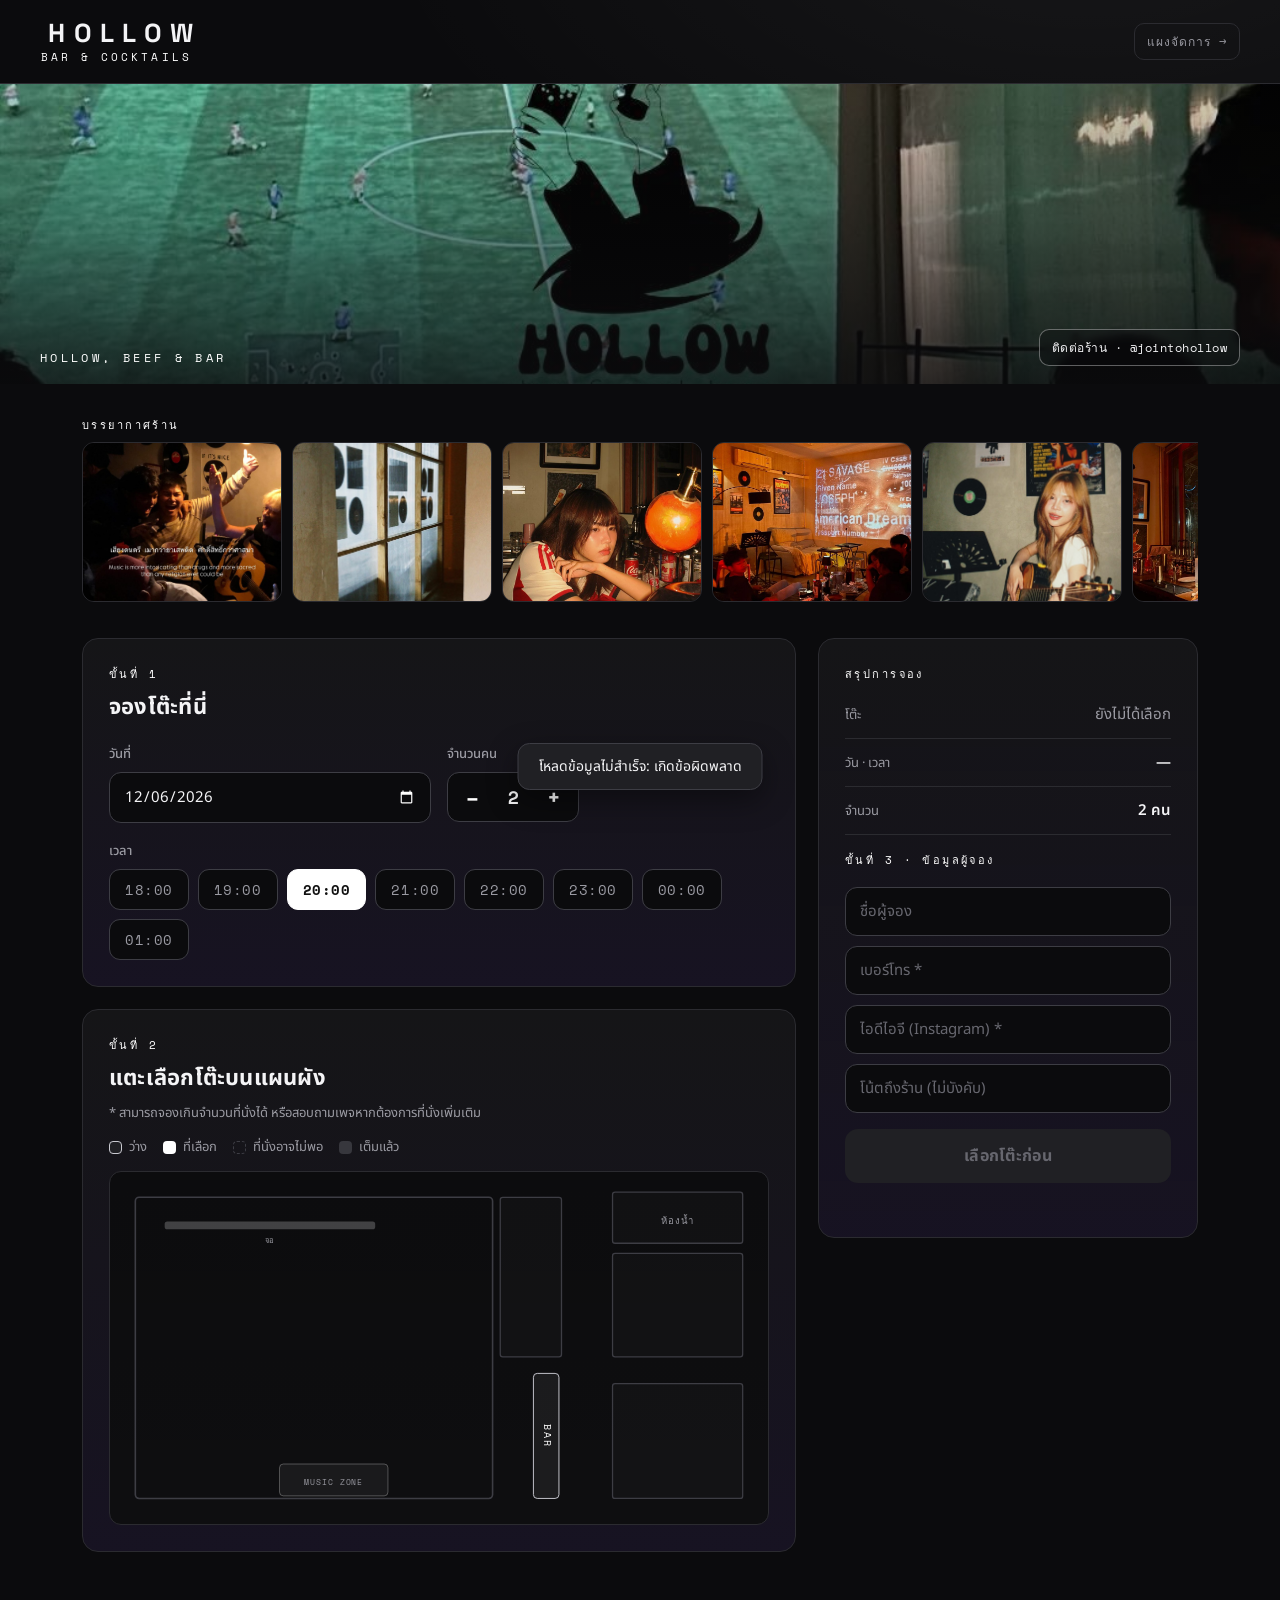
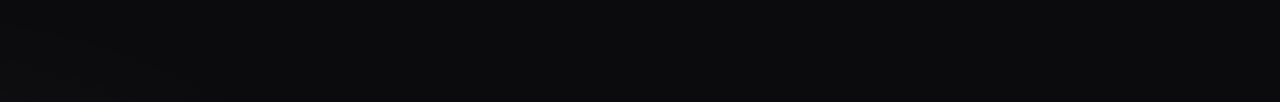
==== public/index.html @ f7e10a1f "Initial commit: HOLLOW bar table booking system" ====
<!DOCTYPE html>
<html lang="th">
<head>
<meta charset="UTF-8">
<meta name="viewport" content="width=device-width, initial-scale=1, viewport-fit=cover">
<title>HOLLOW · จองโต๊ะ</title>
<link rel="preconnect" href="https://fonts.googleapis.com">
<link rel="preconnect" href="https://fonts.gstatic.com" crossorigin>
<link href="https://fonts.googleapis.com/css2?family=Noto+Sans+Thai:wght@400;500;600;700;800&family=Space+Grotesk:wght@500;700&family=Space+Mono:wght@400;700&display=swap" rel="stylesheet">
<link rel="stylesheet" href="style.css">
</head>
<body>

<header class="topbar">
  <div class="brand">
    <span class="brand-mark">HOLLOW</span>
    <span class="brand-sub">bar &amp; cocktails</span>
  </div>
  <a class="admin-link" href="admin.html">แผงจัดการ →</a>
</header>

<section class="hero" style="background-image:url('images/hero-football-logo.jpg')">
  <div class="hero-overlay">
    <p class="hero-tag">Hollow, beef &amp; bar</p>
    <a class="hero-contact" href="https://instagram.com/jointohollow" target="_blank" rel="noopener">ติดต่อร้าน · @jointohollow</a>
  </div>
</section>

<section class="gallery">
  <p class="eyebrow">บรรยากาศร้าน</p>
  <div class="gallery-strip">
    <img src="images/gallery-bar-counter.jpg" alt="เคาน์เตอร์บาร์ Hollow" loading="lazy">
    <img src="images/gallery-vinyl-window.jpg" alt="มุมตกแต่งแผ่นเสียง Hollow" loading="lazy">
    <img src="images/gallery-lounge.jpg" alt="มุมนั่งเล่นบรรยากาศ Hollow" loading="lazy">
    <img src="images/gallery-live-music.jpg" alt="ดนตรีสดที่ Hollow" loading="lazy">
    <img src="images/gallery-guitar.jpg" alt="บรรยากาศดนตรีสด Hollow" loading="lazy">
    <img src="images/gallery-counter-portrait.jpg" alt="บรรยากาศบาร์ Hollow" loading="lazy">
  </div>
</section>

<main class="layout">

  <!-- ซ้าย: เลือกเวลา + แผนผัง -->
  <section class="col-main">

    <div class="card controls">
      <p class="eyebrow">ขั้นที่ 1</p>
      <h2 class="card-title">จองโต๊ะที่นี่</h2>

      <div class="field-row">
        <label class="field">
          <span class="field-label">วันที่</span>
          <input type="date" id="date-input" class="input">
        </label>

        <div class="field">
          <span class="field-label">จำนวนคน</span>
          <div class="stepper" id="party-stepper">
            <button type="button" class="step-btn" data-party="-1" aria-label="ลด">–</button>
            <span class="step-val" id="party-val">2</span>
            <button type="button" class="step-btn" data-party="1" aria-label="เพิ่ม">+</button>
          </div>
        </div>
      </div>

      <div class="field">
        <span class="field-label">เวลา</span>
        <div class="time-chips" id="time-chips"></div>
      </div>
    </div>

    <div class="card floor">
      <p class="eyebrow">ขั้นที่ 2</p>
      <h2 class="card-title">แตะเลือกโต๊ะบนแผนผัง</h2>
      <p class="floor-note">* สามารถจองเกินจำนวนที่นั่งได้ หรือสอบถามเพจหากต้องการที่นั่งเพิ่มเติม</p>

      <div class="legend">
        <span class="lg"><i class="dot dot-free"></i>ว่าง</span>
        <span class="lg"><i class="dot dot-sel"></i>ที่เลือก</span>
        <span class="lg"><i class="dot dot-small"></i>ที่นั่งอาจไม่พอ</span>
        <span class="lg"><i class="dot dot-taken"></i>เต็มแล้ว</span>
      </div>

      <div class="floor-wrap">
        <svg id="floor" viewBox="0 0 1000 520" role="group" aria-label="แผนผังร้าน">
          <defs>
            <radialGradient id="spot" cx="50%" cy="50%" r="50%">
              <stop offset="0%"  stop-color="var(--gold)" stop-opacity="0.55"/>
              <stop offset="60%" stop-color="var(--gold)" stop-opacity="0.10"/>
              <stop offset="100%" stop-color="var(--gold)" stop-opacity="0"/>
            </radialGradient>
          </defs>

          <!-- โครงห้อง (แสดงผลอย่างเดียว กดไม่ได้) -->
          <g class="walls">
            <rect class="wall" x="24" y="24" width="560" height="472" rx="6"/>
            <rect class="screen" x="70" y="62" width="330" height="12" rx="4"/>
            <text class="room-label sm" x="235" y="92">จอ</text>

            <rect class="room" x="596" y="24" width="96" height="250" rx="4"/>
            <rect class="room" x="772" y="16" width="204" height="80" rx="4"/>
            <text class="room-label" x="874" y="62">ห้องน้ำ</text>
            <rect class="room" x="772" y="112" width="204" height="162" rx="4"/>
            <rect class="room" x="772" y="316" width="204" height="180" rx="4"/>

            <rect class="stage" x="250" y="442" width="170" height="50" rx="6"/>
            <text class="room-label sm" x="335" y="472">MUSIC ZONE</text>

            <rect class="bar-counter" x="648" y="300" width="40" height="196" rx="6"/>
            <text class="room-label vert" x="668" y="398">BAR</text>
          </g>

          <!-- โต๊ะ (สร้างด้วย JavaScript) -->
          <g id="tables-layer"></g>
        </svg>
      </div>
    </div>
  </section>

  <!-- ขวา: สรุป + ยืนยัน -->
  <aside class="col-side">
    <div class="card summary" id="summary-card">
      <p class="eyebrow">สรุปการจอง</p>

      <div class="pick" id="pick-table">
        <span class="pick-label">โต๊ะ</span>
        <span class="pick-value muted" id="pick-table-val">ยังไม่ได้เลือก</span>
      </div>
      <div class="pick">
        <span class="pick-label">วัน · เวลา</span>
        <span class="pick-value" id="pick-when">—</span>
      </div>
      <div class="pick">
        <span class="pick-label">จำนวน</span>
        <span class="pick-value" id="pick-party">2 คน</span>
      </div>

      <div class="guest">
        <p class="eyebrow">ขั้นที่ 3 · ข้อมูลผู้จอง</p>
        <input type="text" id="name-input" class="input" placeholder="ชื่อผู้จอง" autocomplete="name" required>
        <input type="tel" id="phone-input" class="input" placeholder="เบอร์โทร *" autocomplete="tel" required>
        <input type="text" id="ig-input" class="input" placeholder="ไอดีไอจี (Instagram) *" autocomplete="off" required>
        <input type="text" id="note-input" class="input" placeholder="โน้ตถึงร้าน (ไม่บังคับ)">
      </div>

      <button type="button" class="confirm-btn" id="confirm-btn" disabled>เลือกโต๊ะก่อน</button>
      <p class="form-msg" id="form-msg"></p>
    </div>
  </aside>
</main>

<!-- แถบล่างบนมือถือ -->
<div class="mobile-bar" id="mobile-bar">
  <div class="mb-info">
    <span class="mb-table" id="mb-table">ยังไม่ได้เลือกโต๊ะ</span>
  </div>
  <button type="button" class="confirm-btn" id="confirm-btn-mobile" disabled>ยืนยัน</button>
</div>

<!-- หน้าจอยืนยันสำเร็จ -->
<div class="overlay" id="success-overlay" hidden>
  <div class="success-card">
    <div class="check">✓</div>
    <h2>จองสำเร็จ</h2>
    <p class="success-code" id="success-code"></p>
    <div class="success-detail" id="success-detail"></div>
    <button type="button" class="ghost-btn" id="again-btn">จองอีกครั้ง</button>
  </div>
</div>

<div class="toast" id="toast" hidden></div>

<script src="app.js"></script>
</body>
</html>
---- public/style.css ----
:root{
  --bg:#0b0b0d;
  --bg2:#151517;
  --bg3:#202024;
  --line:#2b2b30;
  --line2:#3d3d44;
  --text:#f4f4f6;
  --muted:#9a9aa2;
  --gold:#ffffff;
  --gold-deep:#c9c9d0;
  --gold-soft:rgba(255,255,255,.10);
  --rose:#e0e0e6;
  --taken:#37373d;
  --ok:#ffffff;
  --font-body:'Noto Sans Thai',system-ui,-apple-system,sans-serif;
  --font-display:'Space Grotesk','Noto Sans Thai',sans-serif;
  --font-mono:'Space Mono',ui-monospace,monospace;
  --r:16px;
}

*{box-sizing:border-box}
html,body{margin:0}
body{
  font-family:var(--font-body);
  color:var(--text);
  background:
    radial-gradient(1200px 600px at 85% -5%, rgba(255,255,255,.05), transparent 60%),
    radial-gradient(900px 500px at -10% 110%, rgba(255,255,255,.035), transparent 55%),
    var(--bg);
  min-height:100vh;
  -webkit-font-smoothing:antialiased;
  padding-bottom:96px;
}

/* ---------- topbar ---------- */
.topbar{
  display:flex;align-items:center;justify-content:space-between;
  padding:20px clamp(16px,4vw,40px);
  border-bottom:1px solid var(--line);
}
.brand{display:flex;flex-direction:column;line-height:1}
.brand-mark{
  font-family:var(--font-display);font-weight:700;
  font-size:clamp(20px,3vw,26px);letter-spacing:.32em;
  color:var(--text);text-indent:.32em;
}
.brand-sub{
  font-family:var(--font-mono);font-size:11px;letter-spacing:.28em;
  text-transform:uppercase;color:var(--gold);margin-top:6px;text-indent:.05em;
}
.admin-link{
  font-family:var(--font-mono);font-size:12px;letter-spacing:.08em;
  color:var(--muted);text-decoration:none;padding:8px 12px;border-radius:10px;
  border:1px solid var(--line);transition:.18s;
}
.admin-link:hover{color:var(--text);border-color:var(--line2)}

/* ---------- hero + gallery ---------- */
.hero{
  position:relative;height:clamp(160px,30vw,300px);
  background-size:cover;background-position:center;
  overflow:hidden;
}
.hero::after{
  content:'';position:absolute;inset:0;
  background:linear-gradient(180deg, rgba(11,11,13,.15), rgba(11,11,13,.85));
}
.hero-overlay{
  position:relative;z-index:1;height:100%;
  display:flex;align-items:flex-end;justify-content:space-between;gap:12px;
  padding:18px clamp(16px,4vw,40px);
}
.hero-tag{
  font-family:var(--font-mono);font-size:12px;letter-spacing:.28em;
  text-transform:uppercase;color:var(--gold);margin:0;
}
.hero-contact{
  font-family:var(--font-mono);font-size:12px;letter-spacing:.04em;
  color:var(--text);text-decoration:none;white-space:nowrap;
  padding:8px 12px;border-radius:10px;border:1px solid rgba(255,255,255,.35);
  background:rgba(11,11,13,.35);backdrop-filter:blur(4px);
  transition:.18s;
}
.hero-contact:hover{border-color:var(--text);background:rgba(11,11,13,.55)}
.gallery{
  max-width:1180px;margin:0 auto;
  padding:clamp(16px,3vw,32px) clamp(16px,3vw,32px) 0;
}
.gallery-strip{
  display:flex;gap:10px;overflow-x:auto;padding-bottom:4px;
  scrollbar-width:thin;
}
.gallery-strip img{
  flex:none;height:130px;width:160px;object-fit:cover;
  border-radius:12px;border:1px solid var(--line);
}
@media (min-width:880px){
  .gallery-strip img{height:160px;width:200px}
}

/* ---------- layout ---------- */
.layout{
  max-width:1180px;margin:0 auto;padding:clamp(16px,3vw,32px);
  display:grid;grid-template-columns:1fr 380px;gap:22px;align-items:start;
}
.card{
  background:linear-gradient(180deg,var(--bg2),rgba(31,24,48,.6));
  border:1px solid var(--line);border-radius:var(--r);
  padding:clamp(18px,2.4vw,26px);margin-bottom:22px;
}
.col-side{position:sticky;top:20px}

.eyebrow{
  font-family:var(--font-mono);font-size:11px;letter-spacing:.22em;
  text-transform:uppercase;color:var(--gold);margin:0 0 8px;
}
.card-title{
  font-family:var(--font-display);font-weight:700;
  font-size:clamp(18px,2.4vw,22px);margin:0 0 20px;letter-spacing:.01em;
}

/* ---------- controls ---------- */
.field-row{display:flex;gap:16px;flex-wrap:wrap;margin-bottom:18px}
.field{display:flex;flex-direction:column;gap:8px;flex:1;min-width:150px}
.field-label{
  font-size:13px;color:var(--muted);font-weight:500;
}
.input{
  background:var(--bg);border:1px solid var(--line2);border-radius:12px;
  color:var(--text);font-family:var(--font-body);font-size:15px;
  padding:12px 14px;width:100%;transition:.16s;
}
.input::placeholder{color:#67676f}
.input:focus{outline:none;border-color:var(--gold);box-shadow:0 0 0 3px var(--gold-soft)}
input[type=date]{color-scheme:dark}

.stepper{
  display:inline-flex;align-items:center;gap:2px;
  background:var(--bg);border:1px solid var(--line2);border-radius:12px;
  padding:4px;width:fit-content;
}
.step-btn{
  width:40px;height:40px;border:none;border-radius:9px;cursor:pointer;
  background:transparent;color:var(--gold);font-size:22px;font-weight:700;
  display:grid;place-items:center;transition:.14s;font-family:var(--font-display);
}
.step-btn:hover{background:var(--gold-soft)}
.step-btn:active{transform:scale(.92)}
.step-val{min-width:38px;text-align:center;font-size:18px;font-weight:700;font-family:var(--font-display)}

.time-chips{display:flex;flex-wrap:wrap;gap:9px}
.chip{
  font-family:var(--font-mono);font-size:14px;letter-spacing:.04em;
  padding:9px 15px;border-radius:11px;cursor:pointer;
  background:var(--bg);border:1px solid var(--line2);color:var(--muted);transition:.15s;
}
.chip:hover{color:var(--text);border-color:var(--gold-deep)}
.chip[aria-pressed=true]{
  background:var(--gold);border-color:var(--gold);color:#111111;font-weight:700;
}

/* ---------- floor plan ---------- */
.floor-note{
  font-size:13px;color:var(--muted);margin:-12px 0 14px;
}
.legend{display:flex;flex-wrap:wrap;gap:16px;margin-bottom:14px}
.lg{display:inline-flex;align-items:center;gap:7px;font-size:13px;color:var(--muted)}
.dot{width:13px;height:13px;border-radius:4px;display:inline-block}
.dot-free{background:var(--bg3);border:1.5px solid var(--gold-deep)}
.dot-sel{background:var(--gold)}
.dot-small{background:transparent;border:1.5px dashed #3d3d44}
.dot-taken{background:var(--taken)}

.floor-wrap{
  background:
    linear-gradient(180deg, rgba(0,0,0,.15), transparent),
    #0e0e10;
  border:1px solid var(--line);border-radius:12px;padding:10px;overflow:hidden;
}
#floor{width:100%;height:auto;display:block;touch-action:manipulation}

.wall{fill:none;stroke:var(--line2);stroke-width:2.5}
.room{fill:rgba(255,255,255,.02);stroke:var(--line2);stroke-width:2}
.screen{fill:rgba(255,255,255,.22)}
.stage{fill:rgba(255,255,255,.05);stroke:rgba(255,255,255,.28);stroke-width:1.5}
.bar-counter{fill:rgba(255,255,255,.06);stroke:var(--gold-deep);stroke-width:1.5}
.room-label{
  fill:var(--muted);font-family:var(--font-mono);font-size:15px;
  text-anchor:middle;dominant-baseline:middle;letter-spacing:.12em;
}
.room-label.sm{font-size:12px}
.room-label.vert{writing-mode:vertical-rl;letter-spacing:.2em;fill:var(--gold)}

/* โต๊ะ */
.t-group{cursor:pointer}
.t-group .surface{
  fill:var(--bg3);stroke:var(--gold-deep);stroke-width:2;
  transition:fill .16s, stroke .16s;
}
.t-group .seat{fill:#3a3a40;transition:fill .16s}
.t-group .t-label{
  fill:var(--text);font-family:var(--font-display);font-weight:700;
  font-size:20px;text-anchor:middle;dominant-baseline:middle;pointer-events:none;
}
.t-group .t-cap{
  fill:var(--muted);font-family:var(--font-mono);font-size:11px;
  text-anchor:middle;dominant-baseline:middle;pointer-events:none;
}
.t-group:hover .surface{fill:#2a2a2e;stroke:var(--gold)}

.t-group.selected .surface{fill:var(--gold);stroke:#ffffff}
.t-group.selected .seat{fill:var(--gold-deep)}
.t-group.selected .t-label{fill:#111111}
.t-group.selected .t-cap{fill:#555555}
.spotlight{opacity:0;transition:opacity .3s;pointer-events:none}
.t-group.selected .spotlight{opacity:1}

.t-group.taken{cursor:not-allowed}
.t-group.taken .surface{fill:var(--taken);stroke:#2b2b30}
.t-group.taken .seat{fill:#2e2e33}
.t-group.taken .t-label,.t-group.taken .t-cap{fill:#7a7a82;opacity:.7}
.t-group.taken:hover .surface{fill:var(--taken);stroke:#2b2b30}

/* ที่นั่งอาจไม่พอ แต่ยังจองได้ — บอกใบ้ด้วยเส้นประ */
.t-group.tight .surface{stroke-dasharray:5 4}
.t-group.tight.selected .surface{stroke-dasharray:none}

@media (prefers-reduced-motion:reduce){
  *{transition:none!important}
}

/* ---------- summary ---------- */
.pick{
  display:flex;justify-content:space-between;align-items:baseline;gap:12px;
  padding:12px 0;border-bottom:1px solid var(--line);
}
.pick-label{font-size:13px;color:var(--muted)}
.pick-value{font-size:15px;font-weight:600;text-align:right}
.pick-value.muted{color:var(--muted);font-weight:400}
#pick-table-val.set{color:var(--gold);font-family:var(--font-display)}

.guest{display:flex;flex-direction:column;gap:10px;margin:16px 0}

.confirm-btn{
  width:100%;padding:15px;border:none;border-radius:13px;cursor:pointer;
  font-family:var(--font-display);font-weight:700;font-size:16px;letter-spacing:.02em;
  background:linear-gradient(180deg,var(--gold),var(--gold-deep));color:#111111;
  transition:.16s;
}
.confirm-btn:hover:not(:disabled){filter:brightness(1.07);transform:translateY(-1px)}
.confirm-btn:active:not(:disabled){transform:translateY(0)}
.confirm-btn:disabled{
  background:var(--bg3);color:#67676f;cursor:not-allowed;
}
.form-msg{font-size:13px;color:var(--rose);min-height:18px;margin:10px 0 0;text-align:center}
.form-msg.ok{color:var(--ok)}

/* ---------- mobile bar ---------- */
.mobile-bar{display:none}

/* ---------- success ---------- */
.overlay{
  position:fixed;inset:0;background:rgba(10,7,16,.82);backdrop-filter:blur(6px);
  display:grid;place-items:center;padding:20px;z-index:50;
}
.overlay[hidden]{display:none}
.success-card{
  background:var(--bg2);border:1px solid var(--line2);border-radius:22px;
  padding:36px 30px;max-width:400px;width:100%;text-align:center;
  animation:pop .35s cubic-bezier(.2,.8,.3,1.2);
}
@keyframes pop{from{transform:scale(.9);opacity:0}to{transform:scale(1);opacity:1}}
.check{
  width:66px;height:66px;border-radius:50%;margin:0 auto 18px;
  display:grid;place-items:center;font-size:34px;color:#111111;
  background:linear-gradient(180deg,var(--gold),var(--gold-deep));
}
.success-card h2{font-family:var(--font-display);margin:0 0 6px;font-size:24px}
.success-code{
  font-family:var(--font-mono);color:var(--gold);letter-spacing:.1em;
  font-size:15px;margin:0 0 18px;
}
.success-detail{
  text-align:left;background:var(--bg);border-radius:12px;padding:16px;
  font-size:14px;line-height:1.9;margin-bottom:22px;
}
.success-detail b{color:var(--gold);font-weight:600}
.ghost-btn{
  width:100%;padding:13px;border-radius:12px;cursor:pointer;
  background:transparent;border:1px solid var(--line2);color:var(--text);
  font-family:var(--font-body);font-size:15px;transition:.15s;
}
.ghost-btn:hover{border-color:var(--gold);color:var(--gold)}

/* ---------- toast ---------- */
.toast{
  position:fixed;left:50%;bottom:110px;transform:translateX(-50%) translateY(20px);
  background:var(--bg3);border:1px solid var(--line2);color:var(--text);
  padding:12px 20px;border-radius:12px;font-size:14px;z-index:60;
  opacity:0;transition:.25s;pointer-events:none;box-shadow:0 10px 30px rgba(0,0,0,.4);
  max-width:88vw;text-align:center;
}
.toast.show{opacity:1;transform:translateX(-50%) translateY(0)}
.toast[hidden]{display:none}

/* ---------- responsive ---------- */
@media (max-width:880px){
  .layout{grid-template-columns:1fr}
  .col-side{position:static}
  body{padding-bottom:84px}
  .summary .guest,#summary-card .confirm-btn,#summary-card .form-msg{display:block}
  /* ปุ่มยืนยันในการ์ดยังใช้ได้ แต่เพิ่มแถบล่างเพื่อความสะดวก */
  .mobile-bar{
    display:flex;align-items:center;gap:12px;
    position:fixed;left:0;right:0;bottom:0;z-index:40;
    padding:12px 16px calc(12px + env(safe-area-inset-bottom));
    background:rgba(23,19,30,.94);backdrop-filter:blur(10px);
    border-top:1px solid var(--line2);
  }
  .mb-info{flex:1;display:flex;flex-direction:column;line-height:1.3}
  .mb-table{font-size:14px;color:var(--text)}
  .mobile-bar .confirm-btn{width:auto;padding:14px 28px}
  #summary-card .confirm-btn{display:none}
}
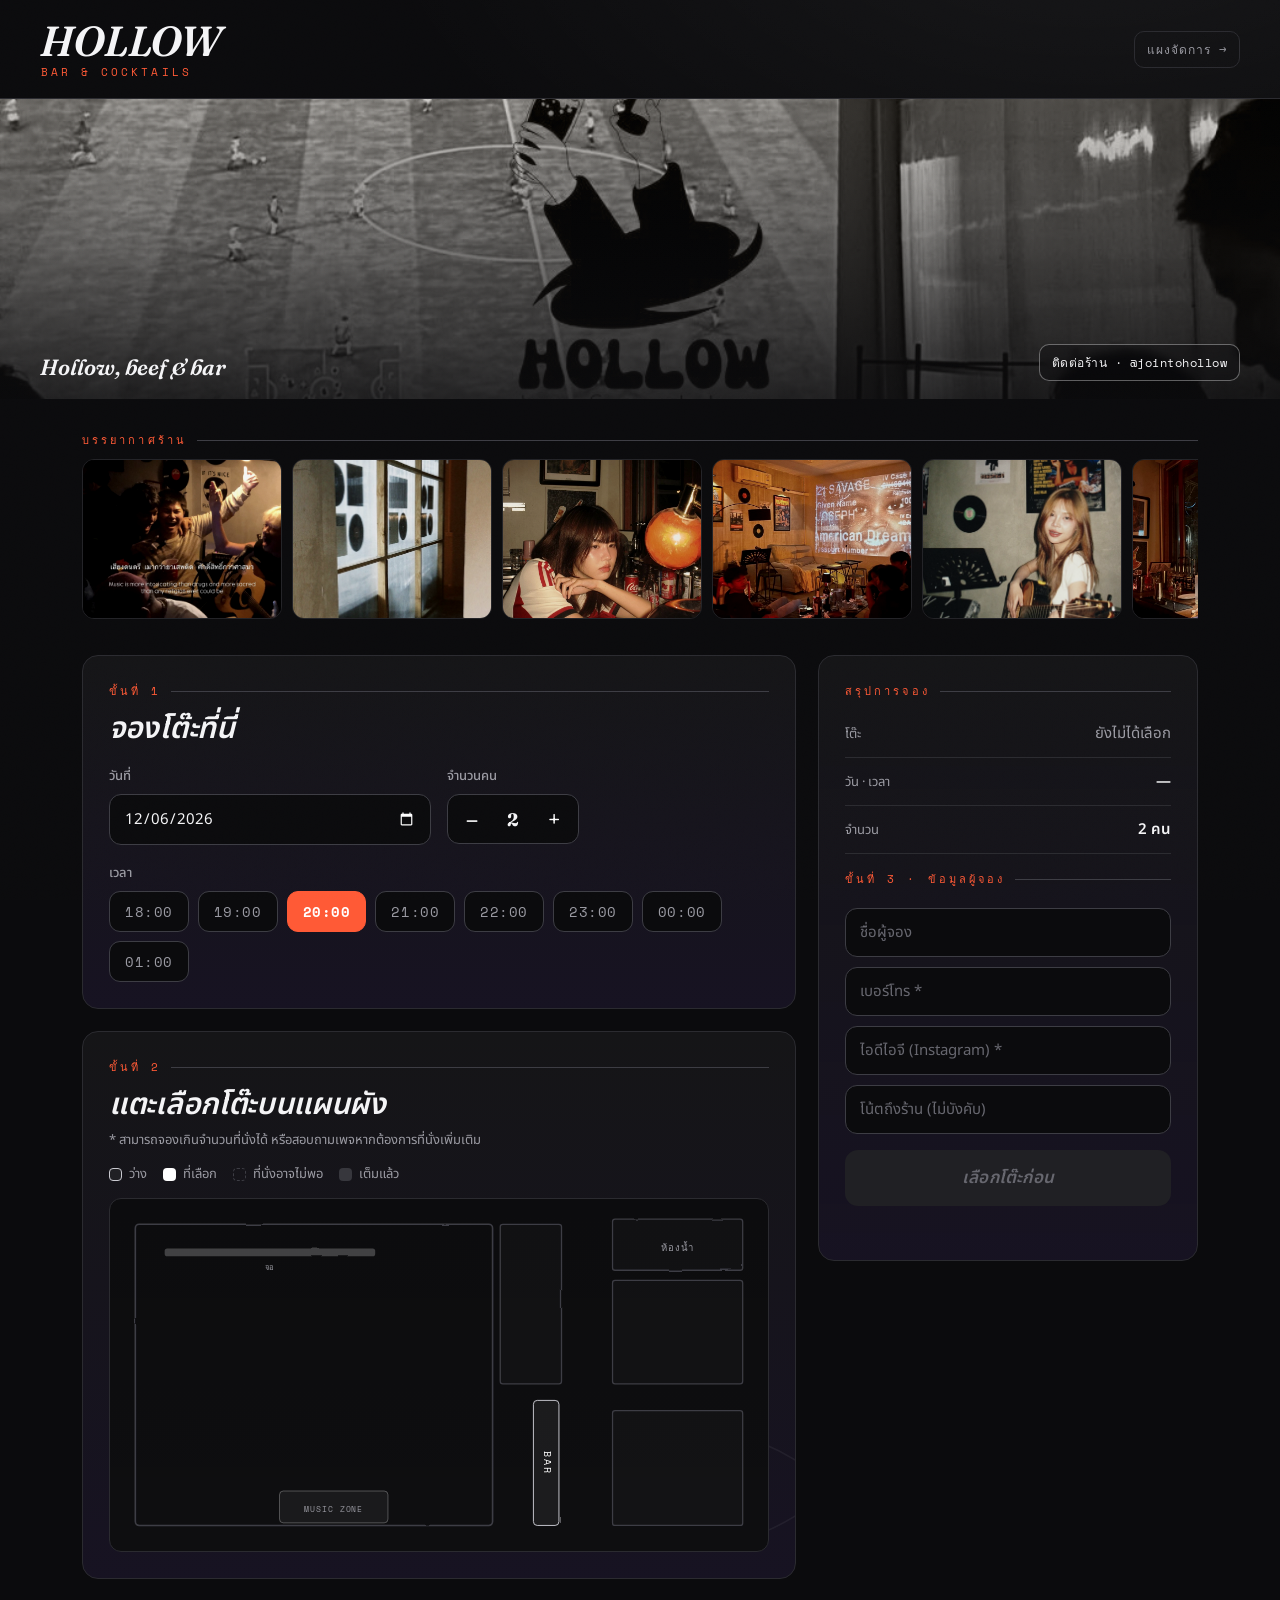
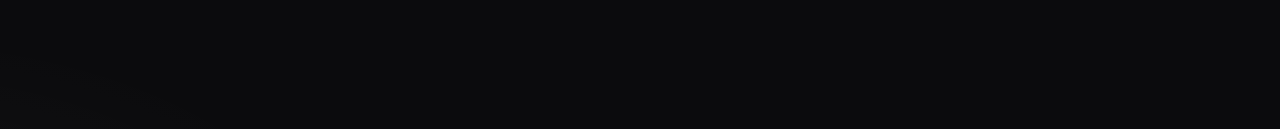
==== commit 66ae4257: "Redesign in a surrealist editorial art direction: serif italic display type, accent color, film grai" ====
--- a/public/index.html
+++ b/public/index.html
@@ -6,7 +6,7 @@
 <title>HOLLOW · จองโต๊ะ</title>
 <link rel="preconnect" href="https://fonts.googleapis.com">
 <link rel="preconnect" href="https://fonts.gstatic.com" crossorigin>
-<link href="https://fonts.googleapis.com/css2?family=Noto+Sans+Thai:wght@400;500;600;700;800&family=Space+Grotesk:wght@500;700&family=Space+Mono:wght@400;700&display=swap" rel="stylesheet">
+<link href="https://fonts.googleapis.com/css2?family=Fraunces:ital,opsz,wght@0,9..144,500;0,9..144,600;0,9..144,700;1,9..144,500;1,9..144,600&family=Noto+Sans+Thai:wght@400;500;600;700;800&family=Space+Mono:wght@400;700&display=swap" rel="stylesheet">
 <link rel="stylesheet" href="style.css">
 </head>
 <body>
@@ -89,6 +89,10 @@
               <stop offset="60%" stop-color="var(--gold)" stop-opacity="0.10"/>
               <stop offset="100%" stop-color="var(--gold)" stop-opacity="0"/>
             </radialGradient>
+            <filter id="rough" x="-20%" y="-20%" width="140%" height="140%">
+              <feTurbulence type="fractalNoise" baseFrequency="0.018" numOctaves="2" seed="7" result="noise"/>
+              <feDisplacementMap in="SourceGraphic" in2="noise" scale="3"/>
+            </filter>
           </defs>
 
           <!-- โครงห้อง (แสดงผลอย่างเดียว กดไม่ได้) -->
--- a/public/style.css
+++ b/public/style.css
@@ -9,11 +9,14 @@
   --gold:#ffffff;
   --gold-deep:#c9c9d0;
   --gold-soft:rgba(255,255,255,.10);
+  --accent:#ff5a36;
+  --accent-deep:#c73f20;
+  --accent-soft:rgba(255,90,54,.14);
   --rose:#e0e0e6;
   --taken:#37373d;
   --ok:#ffffff;
   --font-body:'Noto Sans Thai',system-ui,-apple-system,sans-serif;
-  --font-display:'Space Grotesk','Noto Sans Thai',sans-serif;
+  --font-display:'Fraunces','Noto Sans Thai',serif;
   --font-mono:'Space Mono',ui-monospace,monospace;
   --r:16px;
 }
@@ -30,6 +33,13 @@
   min-height:100vh;
   -webkit-font-smoothing:antialiased;
   padding-bottom:96px;
+  position:relative;
+}
+/* เกรนฟิล์มบางๆ ทั้งหน้า ให้ความรู้สึกซีนพิมพ์ ไม่ใช่หน้าจอเรียบๆ */
+body::before{
+  content:'';position:fixed;inset:0;pointer-events:none;z-index:999;
+  background-image:url("data:image/svg+xml,%3Csvg xmlns='http://www.w3.org/2000/svg'%3E%3Cfilter id='n'%3E%3CfeTurbulence type='fractalNoise' baseFrequency='0.85' numOctaves='2' stitchTiles='stitch'/%3E%3C/filter%3E%3Crect width='100%25' height='100%25' filter='url(%23n)'/%3E%3C/svg%3E");
+  opacity:.035;mix-blend-mode:overlay;
 }
 
 /* ---------- topbar ---------- */
@@ -40,13 +50,13 @@
 }
 .brand{display:flex;flex-direction:column;line-height:1}
 .brand-mark{
-  font-family:var(--font-display);font-weight:700;
-  font-size:clamp(20px,3vw,26px);letter-spacing:.32em;
-  color:var(--text);text-indent:.32em;
+  font-family:var(--font-display);font-weight:600;font-style:italic;
+  font-size:clamp(28px,5vw,42px);letter-spacing:-.01em;
+  color:var(--text);
 }
 .brand-sub{
   font-family:var(--font-mono);font-size:11px;letter-spacing:.28em;
-  text-transform:uppercase;color:var(--gold);margin-top:6px;text-indent:.05em;
+  text-transform:uppercase;color:var(--accent);margin-top:5px;text-indent:.05em;
 }
 .admin-link{
   font-family:var(--font-mono);font-size:12px;letter-spacing:.08em;
@@ -59,6 +69,7 @@
 .hero{
   position:relative;height:clamp(160px,30vw,300px);
   background-size:cover;background-position:center;
+  background-color:#1a1712;background-blend-mode:luminosity;
   overflow:hidden;
 }
 .hero::after{
@@ -71,8 +82,9 @@
   padding:18px clamp(16px,4vw,40px);
 }
 .hero-tag{
-  font-family:var(--font-mono);font-size:12px;letter-spacing:.28em;
-  text-transform:uppercase;color:var(--gold);margin:0;
+  font-family:var(--font-display);font-weight:600;font-style:italic;
+  font-size:clamp(16px,2.4vw,22px);
+  color:var(--text);margin:0;
 }
 .hero-contact{
   font-family:var(--font-mono);font-size:12px;letter-spacing:.04em;
@@ -93,7 +105,10 @@
 .gallery-strip img{
   flex:none;height:130px;width:160px;object-fit:cover;
   border-radius:12px;border:1px solid var(--line);
-}
+  filter:grayscale(.3) contrast(1.08) brightness(.96);
+  transition:filter .2s;
+}
+.gallery-strip img:hover{filter:grayscale(0) contrast(1.05) brightness(1)}
 @media (min-width:880px){
   .gallery-strip img{height:160px;width:200px}
 }
@@ -107,16 +122,28 @@
   background:linear-gradient(180deg,var(--bg2),rgba(31,24,48,.6));
   border:1px solid var(--line);border-radius:var(--r);
   padding:clamp(18px,2.4vw,26px);margin-bottom:22px;
+  position:relative;overflow:hidden;
 }
 .col-side{position:sticky;top:20px}
 
+/* ดวงตาลอยๆ แฝงอยู่หลังการ์ดแผนผัง — เซอร์เรียลนิดๆ เหมือนมีใครมองอยู่ */
+.card.floor::before{
+  content:'';position:absolute;right:-60px;bottom:-70px;width:320px;height:320px;
+  background-image:url("data:image/svg+xml,%3Csvg xmlns='http://www.w3.org/2000/svg' viewBox='0 0 300 300'%3E%3Cg fill='none' stroke='white' stroke-width='1.5'%3E%3Cpath d='M20 150 Q150 40 280 150 Q150 260 20 150 Z'/%3E%3Ccircle cx='150' cy='150' r='52'/%3E%3Ccircle cx='150' cy='150' r='10' fill='white'/%3E%3Cpath d='M55 108 L32 90 M245 108 L268 90'/%3E%3C/g%3E%3C/svg%3E");
+  background-size:contain;background-repeat:no-repeat;
+  opacity:.05;pointer-events:none;z-index:0;
+}
+.card.floor > *{position:relative;z-index:1}
+
 .eyebrow{
-  font-family:var(--font-mono);font-size:11px;letter-spacing:.22em;
-  text-transform:uppercase;color:var(--gold);margin:0 0 8px;
-}
+  font-family:var(--font-mono);font-size:11px;letter-spacing:.28em;
+  text-transform:uppercase;color:var(--accent);margin:0 0 10px;
+  display:flex;align-items:center;gap:10px;
+}
+.eyebrow::after{content:'';flex:1;height:1px;background:var(--line2)}
 .card-title{
-  font-family:var(--font-display);font-weight:700;
-  font-size:clamp(18px,2.4vw,22px);margin:0 0 20px;letter-spacing:.01em;
+  font-family:var(--font-display);font-weight:600;font-style:italic;
+  font-size:clamp(22px,3.2vw,30px);margin:0 0 20px;letter-spacing:-.01em;line-height:1.2;
 }
 
 /* ---------- controls ---------- */
@@ -156,7 +183,7 @@
 }
 .chip:hover{color:var(--text);border-color:var(--gold-deep)}
 .chip[aria-pressed=true]{
-  background:var(--gold);border-color:var(--gold);color:#111111;font-weight:700;
+  background:var(--accent);border-color:var(--accent);color:#fff;font-weight:700;
 }
 
 /* ---------- floor plan ---------- */
@@ -179,11 +206,11 @@
 }
 #floor{width:100%;height:auto;display:block;touch-action:manipulation}
 
-.wall{fill:none;stroke:var(--line2);stroke-width:2.5}
-.room{fill:rgba(255,255,255,.02);stroke:var(--line2);stroke-width:2}
-.screen{fill:rgba(255,255,255,.22)}
-.stage{fill:rgba(255,255,255,.05);stroke:rgba(255,255,255,.28);stroke-width:1.5}
-.bar-counter{fill:rgba(255,255,255,.06);stroke:var(--gold-deep);stroke-width:1.5}
+.wall{fill:none;stroke:var(--line2);stroke-width:2.5;filter:url(#rough)}
+.room{fill:rgba(255,255,255,.02);stroke:var(--line2);stroke-width:2;filter:url(#rough)}
+.screen{fill:rgba(255,255,255,.22);filter:url(#rough)}
+.stage{fill:rgba(255,255,255,.05);stroke:rgba(255,255,255,.28);stroke-width:1.5;filter:url(#rough)}
+.bar-counter{fill:rgba(255,255,255,.06);stroke:var(--gold-deep);stroke-width:1.5;filter:url(#rough)}
 .room-label{
   fill:var(--muted);font-family:var(--font-mono);font-size:15px;
   text-anchor:middle;dominant-baseline:middle;letter-spacing:.12em;
@@ -196,8 +223,9 @@
 .t-group .surface{
   fill:var(--bg3);stroke:var(--gold-deep);stroke-width:2;
   transition:fill .16s, stroke .16s;
-}
-.t-group .seat{fill:#3a3a40;transition:fill .16s}
+  filter:url(#rough);
+}
+.t-group .seat{fill:#3a3a40;transition:fill .16s;filter:url(#rough)}
 .t-group .t-label{
   fill:var(--text);font-family:var(--font-display);font-weight:700;
   font-size:20px;text-anchor:middle;dominant-baseline:middle;pointer-events:none;
@@ -243,8 +271,8 @@
 
 .confirm-btn{
   width:100%;padding:15px;border:none;border-radius:13px;cursor:pointer;
-  font-family:var(--font-display);font-weight:700;font-size:16px;letter-spacing:.02em;
-  background:linear-gradient(180deg,var(--gold),var(--gold-deep));color:#111111;
+  font-family:var(--font-display);font-weight:600;font-style:italic;font-size:17px;letter-spacing:.01em;
+  background:linear-gradient(135deg,var(--accent),var(--accent-deep));color:#fff;
   transition:.16s;
 }
 .confirm-btn:hover:not(:disabled){filter:brightness(1.07);transform:translateY(-1px)}
@@ -272,12 +300,12 @@
 @keyframes pop{from{transform:scale(.9);opacity:0}to{transform:scale(1);opacity:1}}
 .check{
   width:66px;height:66px;border-radius:50%;margin:0 auto 18px;
-  display:grid;place-items:center;font-size:34px;color:#111111;
-  background:linear-gradient(180deg,var(--gold),var(--gold-deep));
-}
-.success-card h2{font-family:var(--font-display);margin:0 0 6px;font-size:24px}
+  display:grid;place-items:center;font-size:34px;color:#fff;
+  background:linear-gradient(135deg,var(--accent),var(--accent-deep));
+}
+.success-card h2{font-family:var(--font-display);font-weight:600;font-style:italic;margin:0 0 6px;font-size:26px}
 .success-code{
-  font-family:var(--font-mono);color:var(--gold);letter-spacing:.1em;
+  font-family:var(--font-mono);color:var(--accent);letter-spacing:.1em;
   font-size:15px;margin:0 0 18px;
 }
 .success-detail{
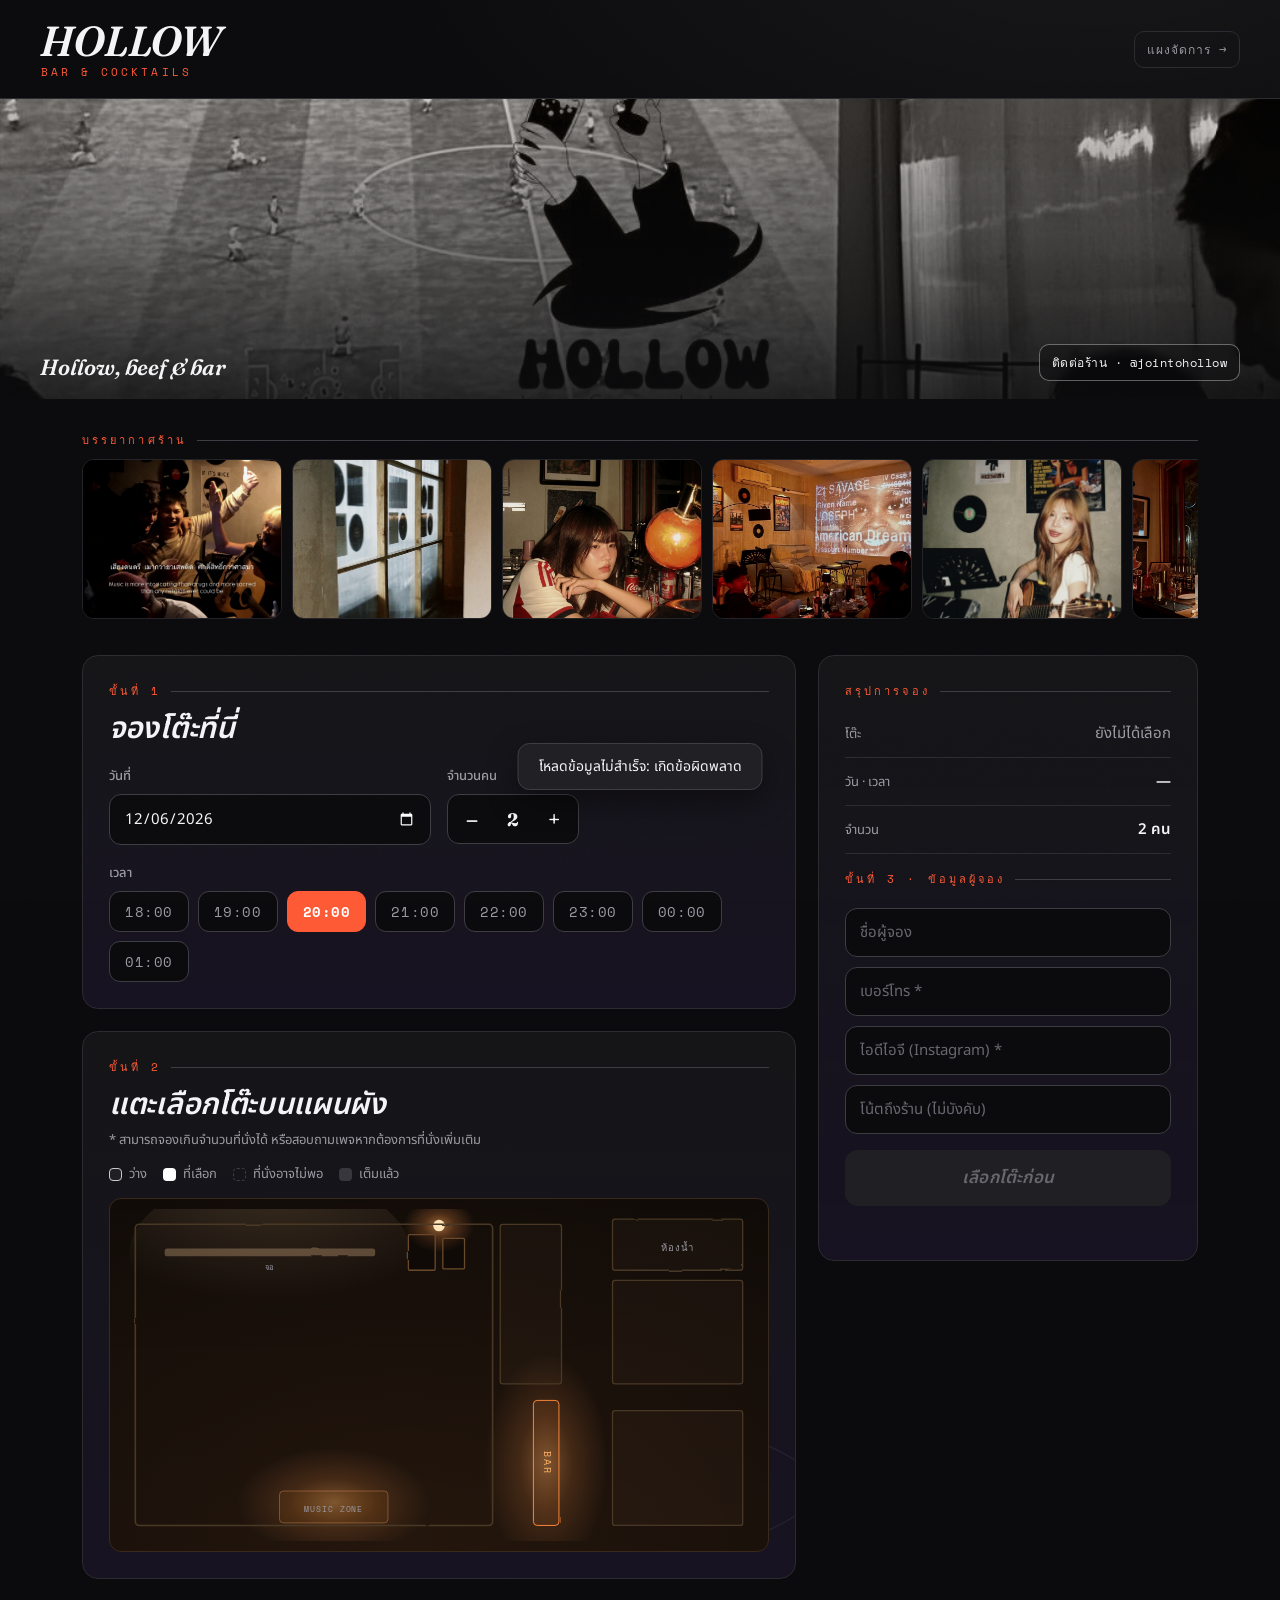
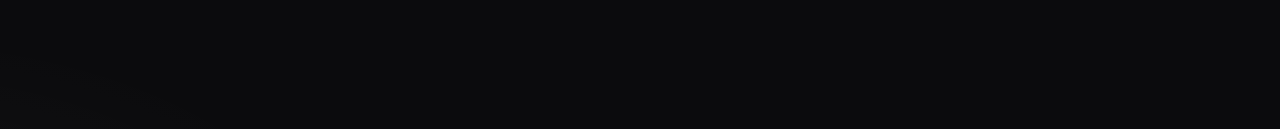
==== commit 429c816d: "Warm the floor plan with ambient bar lighting: wall lamps, framed posters, flickering glow at bar an" ====
--- a/public/index.html
+++ b/public/index.html
@@ -93,7 +93,27 @@
               <feTurbulence type="fractalNoise" baseFrequency="0.018" numOctaves="2" seed="7" result="noise"/>
               <feDisplacementMap in="SourceGraphic" in2="noise" scale="3"/>
             </filter>
+            <radialGradient id="lamp" cx="50%" cy="50%" r="50%">
+              <stop offset="0%"  stop-color="#ffb066" stop-opacity="0.95"/>
+              <stop offset="45%" stop-color="#ff8a3c" stop-opacity="0.4"/>
+              <stop offset="100%" stop-color="#ff8a3c" stop-opacity="0"/>
+            </radialGradient>
+            <radialGradient id="beam" cx="50%" cy="0%" r="80%">
+              <stop offset="0%"  stop-color="#ffcf9e" stop-opacity="0.35"/>
+              <stop offset="100%" stop-color="#ffcf9e" stop-opacity="0"/>
+            </radialGradient>
           </defs>
+
+          <!-- แสงอบอุ่นแวดล้อม + ของตกแต่งผนัง (แสดงผลอย่างเดียว) -->
+          <g class="ambient-lights" aria-hidden="true">
+            <ellipse class="zone-glow stage-glow" cx="335" cy="460" rx="150" ry="85" fill="url(#lamp)"/>
+            <ellipse class="zone-glow bar-glow" cx="668" cy="398" rx="95" ry="170" fill="url(#lamp)"/>
+            <ellipse class="beam-glow" cx="235" cy="68" rx="220" ry="120" fill="url(#beam)"/>
+            <circle class="wall-lamp" cx="500" cy="26" r="9" fill="#ffd9ab"/>
+            <ellipse class="wall-lamp-glow" cx="500" cy="26" rx="55" ry="42" fill="url(#lamp)"/>
+            <rect class="wall-frame" x="452" y="40" width="42" height="56" rx="2"/>
+            <rect class="wall-frame" x="506" y="46" width="34" height="48" rx="2"/>
+          </g>
 
           <!-- โครงห้อง (แสดงผลอย่างเดียว กดไม่ได้) -->
           <g class="walls">
--- a/public/style.css
+++ b/public/style.css
@@ -200,23 +200,43 @@
 
 .floor-wrap{
   background:
-    linear-gradient(180deg, rgba(0,0,0,.15), transparent),
-    #0e0e10;
-  border:1px solid var(--line);border-radius:12px;padding:10px;overflow:hidden;
+    radial-gradient(650px 420px at 45% 95%, rgba(255,140,60,.07), transparent),
+    linear-gradient(180deg, rgba(0,0,0,.2), transparent),
+    #130d09;
+  border:1px solid #3a2a1c;border-radius:12px;padding:10px;overflow:hidden;
 }
 #floor{width:100%;height:auto;display:block;touch-action:manipulation}
 
-.wall{fill:none;stroke:var(--line2);stroke-width:2.5;filter:url(#rough)}
-.room{fill:rgba(255,255,255,.02);stroke:var(--line2);stroke-width:2;filter:url(#rough)}
-.screen{fill:rgba(255,255,255,.22);filter:url(#rough)}
-.stage{fill:rgba(255,255,255,.05);stroke:rgba(255,255,255,.28);stroke-width:1.5;filter:url(#rough)}
-.bar-counter{fill:rgba(255,255,255,.06);stroke:var(--gold-deep);stroke-width:1.5;filter:url(#rough)}
+/* แสงอบอุ่นแวดล้อม — ให้ความรู้สึกร้านจริงตอนกลางคืน ไม่ใช่ผังเปล่าๆ */
+.ambient-lights{pointer-events:none}
+.zone-glow{mix-blend-mode:screen;opacity:.4}
+.stage-glow{animation:flicker 5s ease-in-out infinite}
+.bar-glow{animation:flicker 4.2s ease-in-out infinite .6s}
+.beam-glow{mix-blend-mode:screen;opacity:.5}
+.wall-lamp{filter:blur(.5px)}
+.wall-lamp-glow{mix-blend-mode:screen;opacity:.6;animation:flicker 3.6s ease-in-out infinite .3s}
+.wall-frame{fill:rgba(0,0,0,.3);stroke:#6b4a2c;stroke-width:2;filter:url(#rough)}
+@keyframes flicker{
+  0%,100%{opacity:.38}
+  45%{opacity:.5}
+  50%{opacity:.32}
+  78%{opacity:.46}
+}
+@media (prefers-reduced-motion:reduce){
+  .stage-glow,.bar-glow,.wall-lamp-glow{animation:none}
+}
+
+.wall{fill:none;stroke:#4a3826;stroke-width:2.5;filter:url(#rough)}
+.room{fill:rgba(255,180,120,.03);stroke:#4a3826;stroke-width:2;filter:url(#rough)}
+.screen{fill:rgba(255,207,158,.28);filter:url(#rough)}
+.stage{fill:rgba(255,140,60,.06);stroke:rgba(255,170,110,.35);stroke-width:1.5;filter:url(#rough)}
+.bar-counter{fill:rgba(255,140,60,.08);stroke:#ff8a3c;stroke-width:1.5;filter:url(#rough)}
 .room-label{
   fill:var(--muted);font-family:var(--font-mono);font-size:15px;
   text-anchor:middle;dominant-baseline:middle;letter-spacing:.12em;
 }
 .room-label.sm{font-size:12px}
-.room-label.vert{writing-mode:vertical-rl;letter-spacing:.2em;fill:var(--gold)}
+.room-label.vert{writing-mode:vertical-rl;letter-spacing:.2em;fill:#ffb066}
 
 /* โต๊ะ */
 .t-group{cursor:pointer}
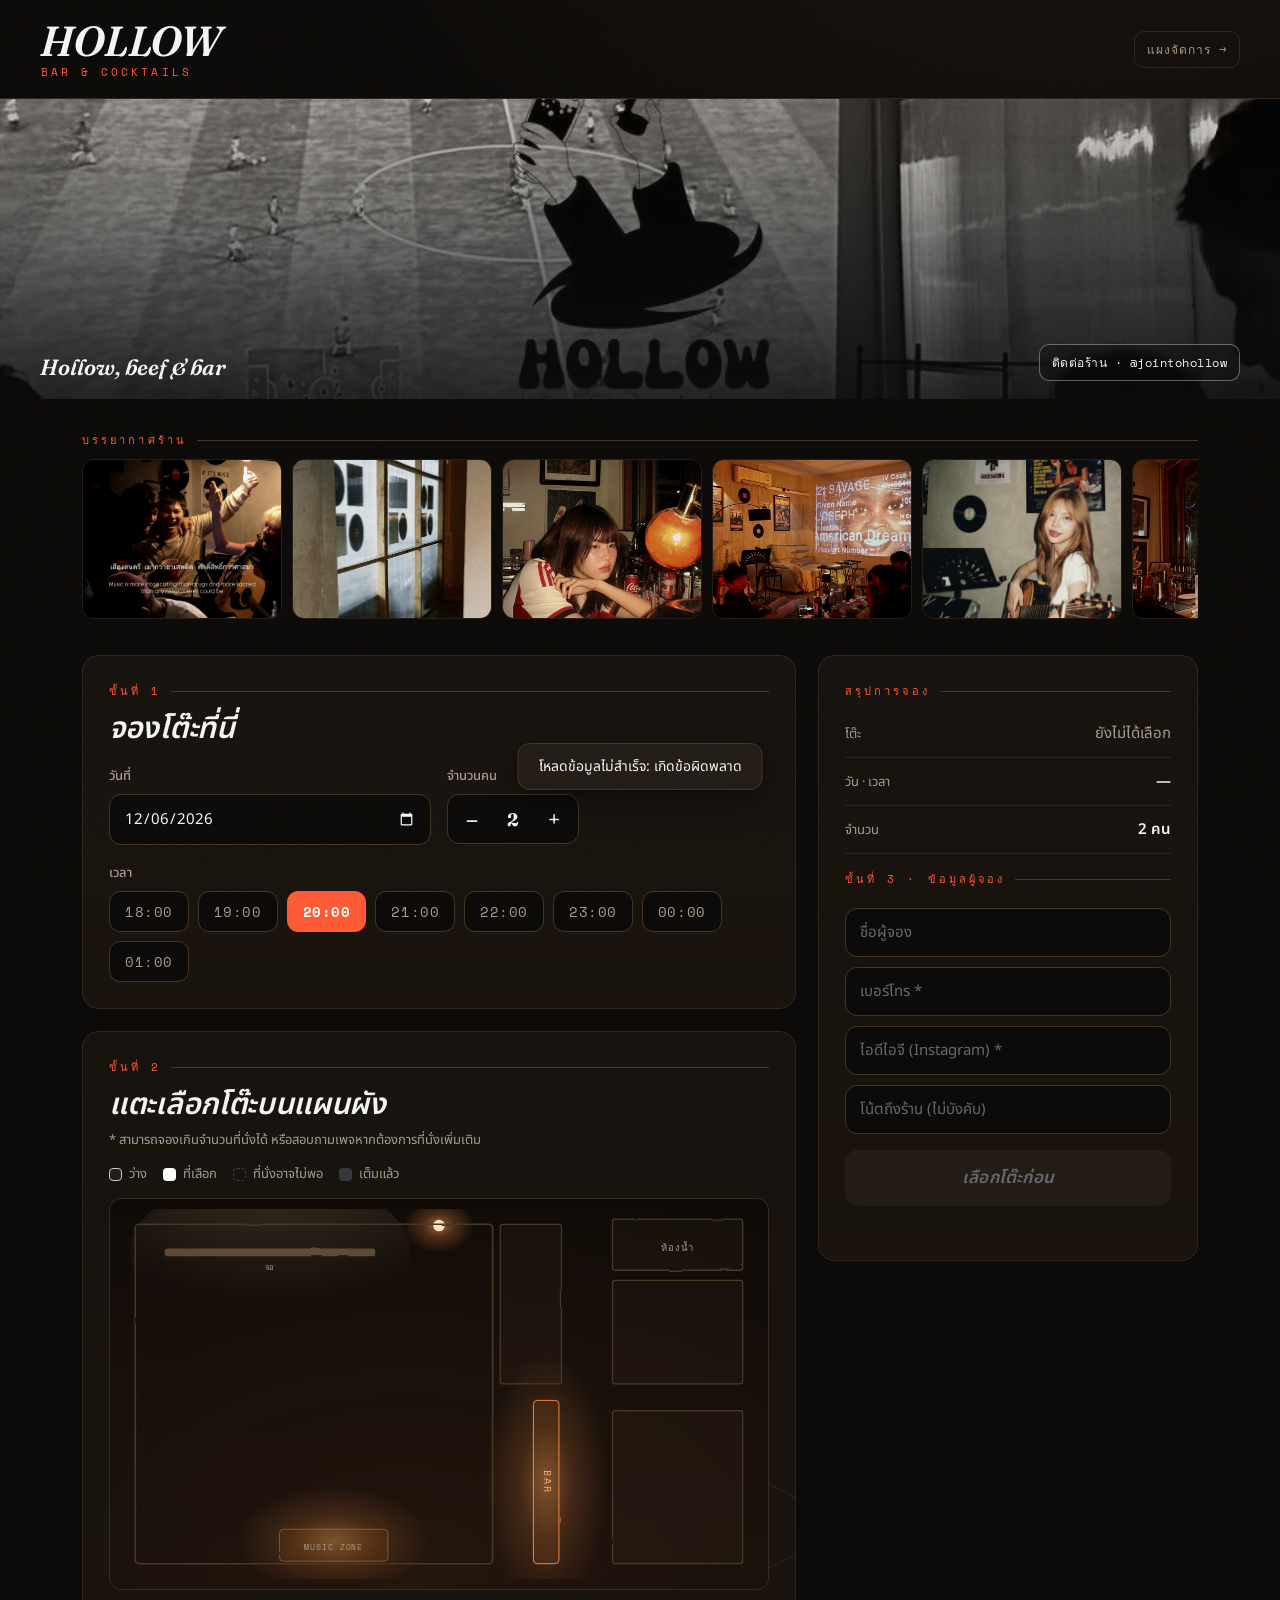
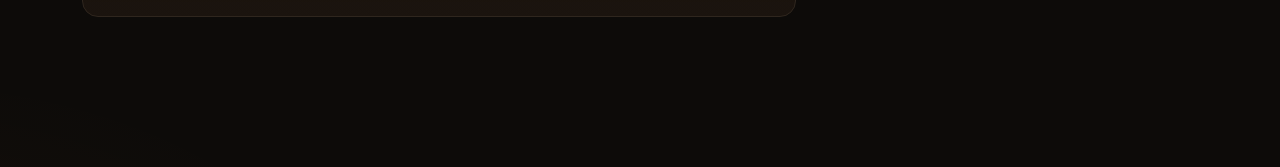
==== commit 3ebc5e5b: "Remove wall frames, stretch floor plan taller and separate tables 6/7, remove purple tint site-wide " ====
--- a/public/index.html
+++ b/public/index.html
@@ -82,7 +82,7 @@
       </div>
 
       <div class="floor-wrap">
-        <svg id="floor" viewBox="0 0 1000 520" role="group" aria-label="แผนผังร้าน">
+        <svg id="floor" viewBox="0 0 1000 580" role="group" aria-label="แผนผังร้าน">
           <defs>
             <radialGradient id="spot" cx="50%" cy="50%" r="50%">
               <stop offset="0%"  stop-color="var(--gold)" stop-opacity="0.55"/>
@@ -104,20 +104,18 @@
             </radialGradient>
           </defs>
 
-          <!-- แสงอบอุ่นแวดล้อม + ของตกแต่งผนัง (แสดงผลอย่างเดียว) -->
+          <!-- แสงอบอุ่นแวดล้อม (แสดงผลอย่างเดียว) -->
           <g class="ambient-lights" aria-hidden="true">
-            <ellipse class="zone-glow stage-glow" cx="335" cy="460" rx="150" ry="85" fill="url(#lamp)"/>
-            <ellipse class="zone-glow bar-glow" cx="668" cy="398" rx="95" ry="170" fill="url(#lamp)"/>
+            <ellipse class="zone-glow stage-glow" cx="335" cy="520" rx="150" ry="85" fill="url(#lamp)"/>
+            <ellipse class="zone-glow bar-glow" cx="668" cy="428" rx="95" ry="200" fill="url(#lamp)"/>
             <ellipse class="beam-glow" cx="235" cy="68" rx="220" ry="120" fill="url(#beam)"/>
             <circle class="wall-lamp" cx="500" cy="26" r="9" fill="#ffd9ab"/>
             <ellipse class="wall-lamp-glow" cx="500" cy="26" rx="55" ry="42" fill="url(#lamp)"/>
-            <rect class="wall-frame" x="452" y="40" width="42" height="56" rx="2"/>
-            <rect class="wall-frame" x="506" y="46" width="34" height="48" rx="2"/>
           </g>
 
           <!-- โครงห้อง (แสดงผลอย่างเดียว กดไม่ได้) -->
           <g class="walls">
-            <rect class="wall" x="24" y="24" width="560" height="472" rx="6"/>
+            <rect class="wall" x="24" y="24" width="560" height="532" rx="6"/>
             <rect class="screen" x="70" y="62" width="330" height="12" rx="4"/>
             <text class="room-label sm" x="235" y="92">จอ</text>
 
@@ -125,13 +123,13 @@
             <rect class="room" x="772" y="16" width="204" height="80" rx="4"/>
             <text class="room-label" x="874" y="62">ห้องน้ำ</text>
             <rect class="room" x="772" y="112" width="204" height="162" rx="4"/>
-            <rect class="room" x="772" y="316" width="204" height="180" rx="4"/>
+            <rect class="room" x="772" y="316" width="204" height="240" rx="4"/>
 
-            <rect class="stage" x="250" y="442" width="170" height="50" rx="6"/>
-            <text class="room-label sm" x="335" y="472">MUSIC ZONE</text>
+            <rect class="stage" x="250" y="502" width="170" height="50" rx="6"/>
+            <text class="room-label sm" x="335" y="532">MUSIC ZONE</text>
 
-            <rect class="bar-counter" x="648" y="300" width="40" height="196" rx="6"/>
-            <text class="room-label vert" x="668" y="398">BAR</text>
+            <rect class="bar-counter" x="648" y="300" width="40" height="256" rx="6"/>
+            <text class="room-label vert" x="668" y="428">BAR</text>
           </g>
 
           <!-- โต๊ะ (สร้างด้วย JavaScript) -->
--- a/public/style.css
+++ b/public/style.css
@@ -1,11 +1,11 @@
 :root{
-  --bg:#0b0b0d;
-  --bg2:#151517;
-  --bg3:#202024;
-  --line:#2b2b30;
-  --line2:#3d3d44;
+  --bg:#0d0b09;
+  --bg2:#17130f;
+  --bg3:#241d17;
+  --line:#2f261e;
+  --line2:#443627;
   --text:#f4f4f6;
-  --muted:#9a9aa2;
+  --muted:#a89a8c;
   --gold:#ffffff;
   --gold-deep:#c9c9d0;
   --gold-soft:rgba(255,255,255,.10);
@@ -27,8 +27,8 @@
   font-family:var(--font-body);
   color:var(--text);
   background:
-    radial-gradient(1200px 600px at 85% -5%, rgba(255,255,255,.05), transparent 60%),
-    radial-gradient(900px 500px at -10% 110%, rgba(255,255,255,.035), transparent 55%),
+    radial-gradient(1200px 600px at 85% -5%, rgba(255,170,110,.05), transparent 60%),
+    radial-gradient(900px 500px at -10% 110%, rgba(255,140,60,.04), transparent 55%),
     var(--bg);
   min-height:100vh;
   -webkit-font-smoothing:antialiased;
@@ -119,7 +119,7 @@
   display:grid;grid-template-columns:1fr 380px;gap:22px;align-items:start;
 }
 .card{
-  background:linear-gradient(180deg,var(--bg2),rgba(31,24,48,.6));
+  background:linear-gradient(180deg,var(--bg2),rgba(36,26,17,.6));
   border:1px solid var(--line);border-radius:var(--r);
   padding:clamp(18px,2.4vw,26px);margin-bottom:22px;
   position:relative;overflow:hidden;
@@ -215,7 +215,6 @@
 .beam-glow{mix-blend-mode:screen;opacity:.5}
 .wall-lamp{filter:blur(.5px)}
 .wall-lamp-glow{mix-blend-mode:screen;opacity:.6;animation:flicker 3.6s ease-in-out infinite .3s}
-.wall-frame{fill:rgba(0,0,0,.3);stroke:#6b4a2c;stroke-width:2;filter:url(#rough)}
 @keyframes flicker{
   0%,100%{opacity:.38}
   45%{opacity:.5}
@@ -308,7 +307,7 @@
 
 /* ---------- success ---------- */
 .overlay{
-  position:fixed;inset:0;background:rgba(10,7,16,.82);backdrop-filter:blur(6px);
+  position:fixed;inset:0;background:rgba(13,10,7,.85);backdrop-filter:blur(6px);
   display:grid;place-items:center;padding:20px;z-index:50;
 }
 .overlay[hidden]{display:none}
@@ -362,7 +361,7 @@
     display:flex;align-items:center;gap:12px;
     position:fixed;left:0;right:0;bottom:0;z-index:40;
     padding:12px 16px calc(12px + env(safe-area-inset-bottom));
-    background:rgba(23,19,30,.94);backdrop-filter:blur(10px);
+    background:rgba(20,16,11,.94);backdrop-filter:blur(10px);
     border-top:1px solid var(--line2);
   }
   .mb-info{flex:1;display:flex;flex-direction:column;line-height:1.3}
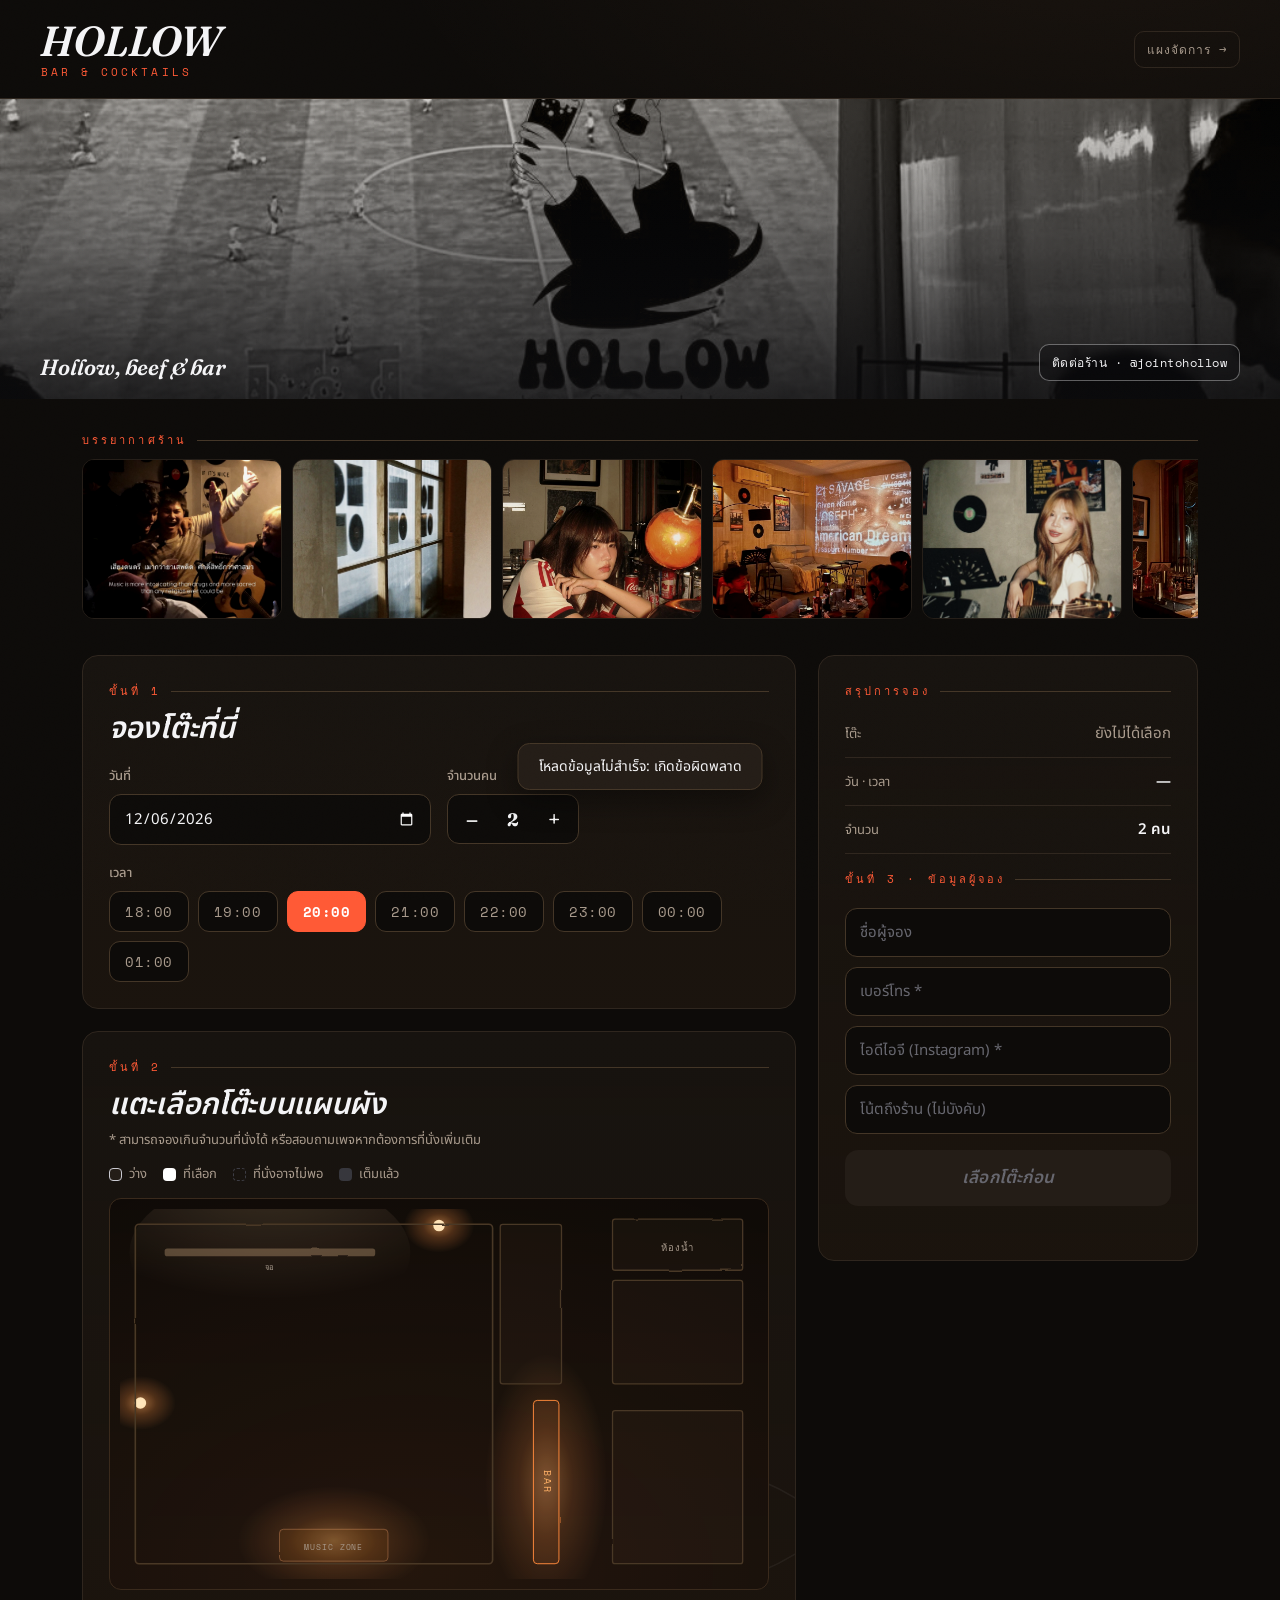
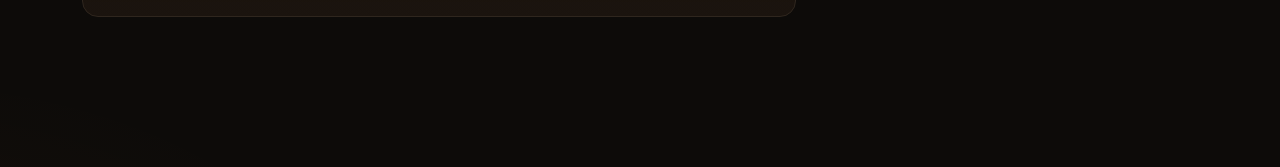
==== commit e0c3c0d1: "Add warm wall lamp between tables 2 and 4" ====
--- a/public/index.html
+++ b/public/index.html
@@ -111,6 +111,8 @@
             <ellipse class="beam-glow" cx="235" cy="68" rx="220" ry="120" fill="url(#beam)"/>
             <circle class="wall-lamp" cx="500" cy="26" r="9" fill="#ffd9ab"/>
             <ellipse class="wall-lamp-glow" cx="500" cy="26" rx="55" ry="42" fill="url(#lamp)"/>
+            <circle class="wall-lamp" cx="32" cy="304" r="9" fill="#ffd9ab"/>
+            <ellipse class="wall-lamp-glow" cx="32" cy="304" rx="55" ry="42" fill="url(#lamp)"/>
           </g>
 
           <!-- โครงห้อง (แสดงผลอย่างเดียว กดไม่ได้) -->
